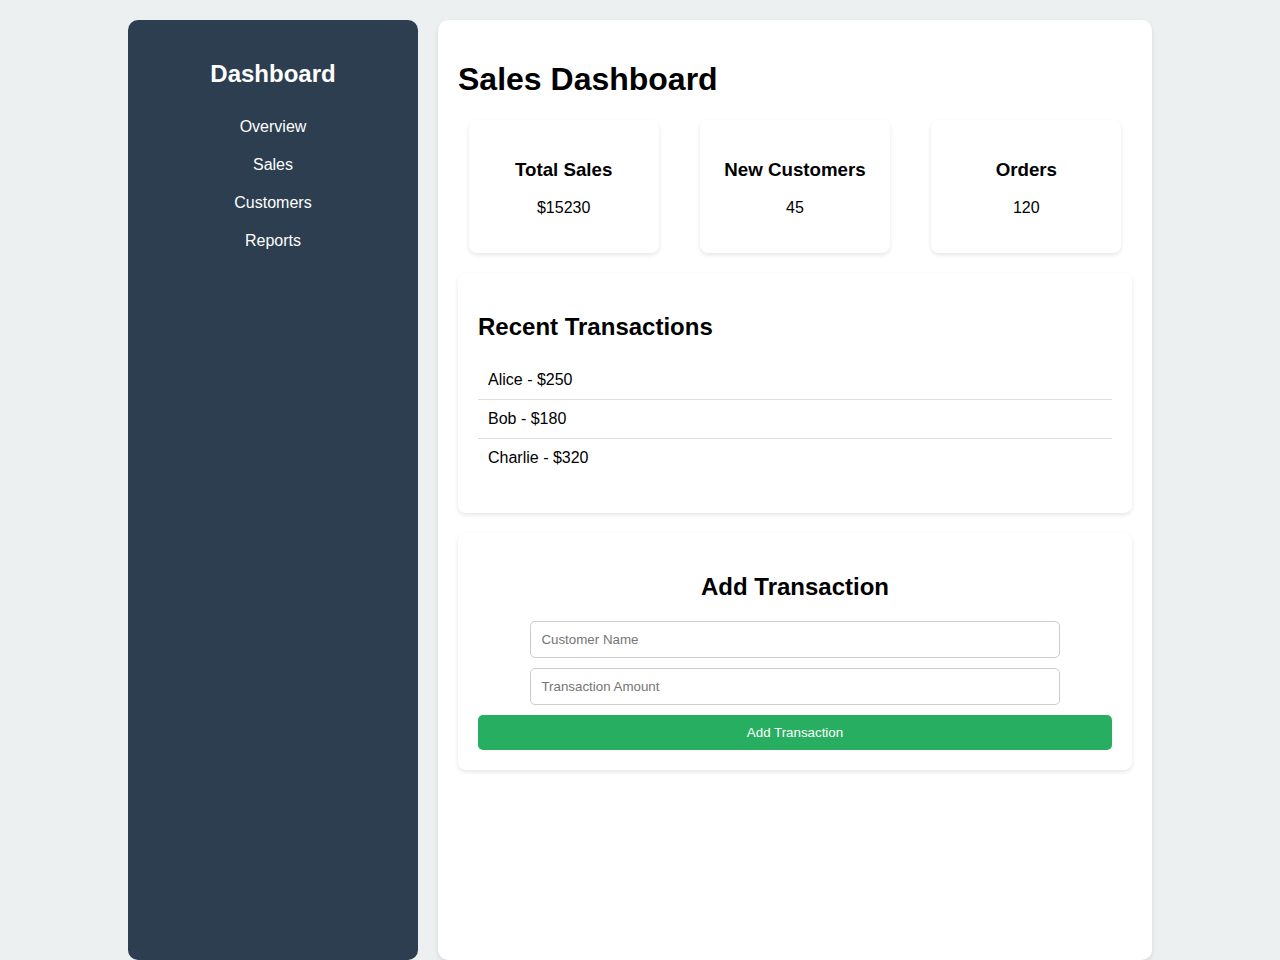
==== index.html @ aa42b5bc "first commit" ====
<!DOCTYPE html>
<html lang="en">
<head>
    <meta charset="UTF-8">
    <meta name="viewport" content="width=device-width, initial-scale=1.0">
    <title>Document</title>
</head>
<body>
    
</body>
</html><!DOCTYPE html>
<html lang="en">
<head>
    <meta charset="UTF-8">
    <meta name="viewport" content="width=device-width, initial-scale=1.0">
    <title>Sales Dashboard</title>
    <link rel="stylesheet" href="styles.css">
</head>
<body>
  <div class="dashboard">
    <div class="sidebar">
        <h2>Dashboard</h2>
        <ul>
            <li>Overview</li>
            <li>Sales</li>
            <li>Customers</li>
            <li>Reports</li>
        </ul>
    </div>

    <div class="main-content">
        <h1>Sales Dashboard</h1>

        <div class="stats">
            <div class="stat-box">
                <h3>Total Sales</h3>
                <p id="total-sales">$0</p>
            </div>
            <div class="stat-box">
                <h3>New Customers</h3>
                <p id="new-customers">0</p>
            </div>
            <div class="stat-box">
                <h3>Orders</h3>
                <p id="orders">0</p>
            </div>
        </div>

        <div class="recent-transactions">
            <h2>Recent Transactions</h2>
            <ul id="transactions-list"></ul>
        </div>

        <div class="transaction-form">
            <h2>Add Transaction</h2>
            <form id="transaction-form">
                <input type="text" id="customer-name" placeholder="Customer Name" required>
                <input type="number" id="transaction-amount" placeholder="Transaction Amount" required>
                <button type="submit">Add Transaction</button>
            </form>
        </div>
    </div>
</div>
    <script src="app.js"></script>
</body>
</html>
---- styles.css ----
body {
    font-family: Arial, sans-serif;
    margin: 0;
    padding: 0;
    display: flex;
    flex-direction: column;
    align-items: center;
    background-color: #ecf0f1;
}

.dashboard {
    display: flex;
    width: 80%;
    max-width: 1200px;
    margin-top: 20px;
    gap: 20px;
}

.sidebar {
    width: 250px;
    background-color: #2c3e50;
    color: white;
    padding: 20px;
    height: 100vh;
    border-radius: 10px;
}

.sidebar h2 {
    margin-bottom: 20px;
    text-align: center;
}

.sidebar ul {
    list-style: none;
    padding: 0;
}

.sidebar ul li {
    padding: 10px;
    cursor: pointer;
    text-align: center;
}

.sidebar ul li:hover {
    background-color: #34495e;
}

.main-content {
    flex-grow: 1;
    padding: 20px;
    background-color: white;
    border-radius: 10px;
    box-shadow: 0 2px 4px rgba(0, 0, 0, 0.1);
}

.stats {
    display: flex;
    gap: 20px;
    justify-content: space-around;
    margin-bottom: 20px;
}

.stat-box {
    background: white;
    padding: 20px;
    border-radius: 8px;
    box-shadow: 0 2px 4px rgba(0, 0, 0, 0.1);
    width: 150px;
    text-align: center;
}

.recent-transactions {
    background: white;
    padding: 20px;
    border-radius: 8px;
    box-shadow: 0 2px 4px rgba(0, 0, 0, 0.1);
    margin-top: 20px;
}

.recent-transactions ul {
    list-style: none;
    padding: 0;
}

.recent-transactions ul li {
    padding: 10px;
    border-bottom: 1px solid #ddd;
}

.recent-transactions ul li:last-child {
    border-bottom: none;
}

/* Transaction Form */
.transaction-form {
    background: white;
    padding: 20px;
    border-radius: 8px;
    box-shadow: 0 2px 4px rgba(0, 0, 0, 0.1);
    margin-top: 20px;
    text-align: center;
}

.transaction-form input {
    width: 80%;
    padding: 10px;
    margin: 10px 0;
    border: 1px solid #ccc;
    border-radius: 5px;
    display: block;
    margin-left: auto;
    margin-right: auto;
}

.transaction-form button {
    padding: 10px 15px;
    background-color: #27ae60;
    color: white;
    border: none;
    border-radius: 5px;
    cursor: pointer;
    display: block;
    width: 100%;
    margin-top: 10px;
}

.transaction-form button:hover {
    background-color: #219150;
}
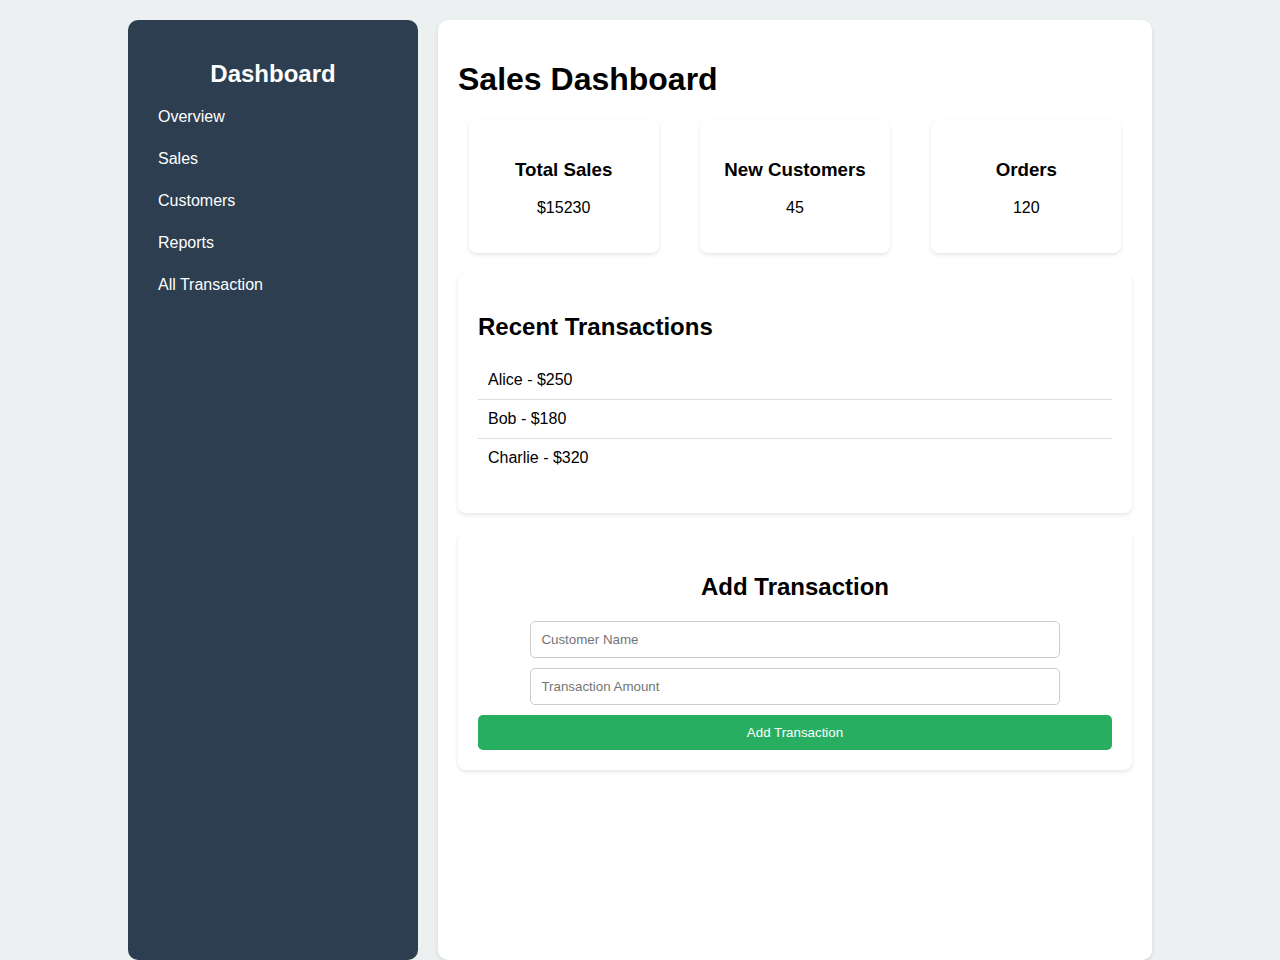
==== commit 14e4ec18: "All Transaction" ====
--- a/index.html
+++ b/index.html
@@ -1,66 +1,74 @@
 <!DOCTYPE html>
 <html lang="en">
+
 <head>
     <meta charset="UTF-8">
     <meta name="viewport" content="width=device-width, initial-scale=1.0">
-    <title>Document</title>
+    <title>Dashboard</title>
 </head>
+
 <body>
-    
+
 </body>
-</html><!DOCTYPE html>
+
+</html>
+<!DOCTYPE html>
 <html lang="en">
+
 <head>
     <meta charset="UTF-8">
     <meta name="viewport" content="width=device-width, initial-scale=1.0">
     <title>Sales Dashboard</title>
     <link rel="stylesheet" href="styles.css">
 </head>
+
 <body>
-  <div class="dashboard">
-    <div class="sidebar">
-        <h2>Dashboard</h2>
-        <ul>
-            <li>Overview</li>
-            <li>Sales</li>
-            <li>Customers</li>
-            <li>Reports</li>
-        </ul>
-    </div>
+    <div class="dashboard">
+        <div class="sidebar">
+            <h2>Dashboard</h2>
+            <ul>
+                <li><a href="/">Overview</a></li>
+                <li><a href="#">Sales</a></li>
+                <li><a href="#">Customers</a></li>
+                <li><a href="#">Reports</a></li>
+                <li><a href="/all-transaction.html">All Transaction</a></li>
+            </ul>
+        </div>
 
-    <div class="main-content">
-        <h1>Sales Dashboard</h1>
+        <div class="main-content">
+            <h1>Sales Dashboard</h1>
 
-        <div class="stats">
-            <div class="stat-box">
-                <h3>Total Sales</h3>
-                <p id="total-sales">$0</p>
+            <div class="stats">
+                <div class="stat-box">
+                    <h3>Total Sales</h3>
+                    <p id="total-sales">$0</p>
+                </div>
+                <div class="stat-box">
+                    <h3>New Customers</h3>
+                    <p id="new-customers">0</p>
+                </div>
+                <div class="stat-box">
+                    <h3>Orders</h3>
+                    <p id="orders">0</p>
+                </div>
             </div>
-            <div class="stat-box">
-                <h3>New Customers</h3>
-                <p id="new-customers">0</p>
+
+            <div class="recent-transactions">
+                <h2>Recent Transactions</h2>
+                <ul id="transactions-list"></ul>
             </div>
-            <div class="stat-box">
-                <h3>Orders</h3>
-                <p id="orders">0</p>
+
+            <div class="transaction-form">
+                <h2>Add Transaction</h2>
+                <form id="transaction-form">
+                    <input type="text" id="customer-name" placeholder="Customer Name" required>
+                    <input type="number" id="transaction-amount" placeholder="Transaction Amount" required>
+                    <button type="submit">Add Transaction</button>
+                </form>
             </div>
         </div>
-
-        <div class="recent-transactions">
-            <h2>Recent Transactions</h2>
-            <ul id="transactions-list"></ul>
-        </div>
-
-        <div class="transaction-form">
-            <h2>Add Transaction</h2>
-            <form id="transaction-form">
-                <input type="text" id="customer-name" placeholder="Customer Name" required>
-                <input type="number" id="transaction-amount" placeholder="Transaction Amount" required>
-                <button type="submit">Add Transaction</button>
-            </form>
-        </div>
     </div>
-</div>
     <script src="app.js"></script>
 </body>
+
 </html>--- a/styles.css
+++ b/styles.css
@@ -33,15 +33,20 @@
 .sidebar ul {
     list-style: none;
     padding: 0;
+    display: flex;
+    flex-direction: column;
+    gap: 1.5rem;
 }
 
-.sidebar ul li {
+.sidebar ul li a {
     padding: 10px;
     cursor: pointer;
     text-align: center;
+    color: #fff;
+    text-decoration: none;
 }
 
-.sidebar ul li:hover {
+.sidebar ul li a:hover {
     background-color: #34495e;
 }
 
@@ -126,4 +131,62 @@
 
 .transaction-form button:hover {
     background-color: #219150;
-}+}
+
+/* All Transaction */
+
+.all-transaction{
+    display: flex;
+    width: 80%;
+    max-width: 1200px;
+    margin-top: 20px;
+    gap: 20px;
+}
+
+.cards{
+    display: grid;
+    grid-template-columns: 1fr 1fr 1fr;
+    justify-content: space-between;
+    align-items: center;
+    gap: 2rem;
+}
+
+.card {
+    background: #fff;
+    border-radius: 12px;
+    box-shadow: 0 4px 10px rgba(0, 0, 0, 0.1);
+    padding: 16px;
+    text-align: center;
+    width: 250px;
+    transition: transform 0.3s ease-in-out;
+}
+
+.card:hover {
+    transform: scale(1.05);
+}
+
+.card img {
+    width: 80px;
+    height: 80px;
+    border-radius: 50%;
+    object-fit: cover;
+    margin-bottom: 12px;
+}
+
+.card h3 {
+    font-size: 18px;
+    margin: 10px 0;
+    color: #333;
+}
+
+.card p {
+    font-size: 14px;
+    color: #666;
+    margin-bottom: 8px;
+}
+
+.card small {
+    font-weight: bold;
+    color: #27ae60;
+    font-size: 14px;
+}
